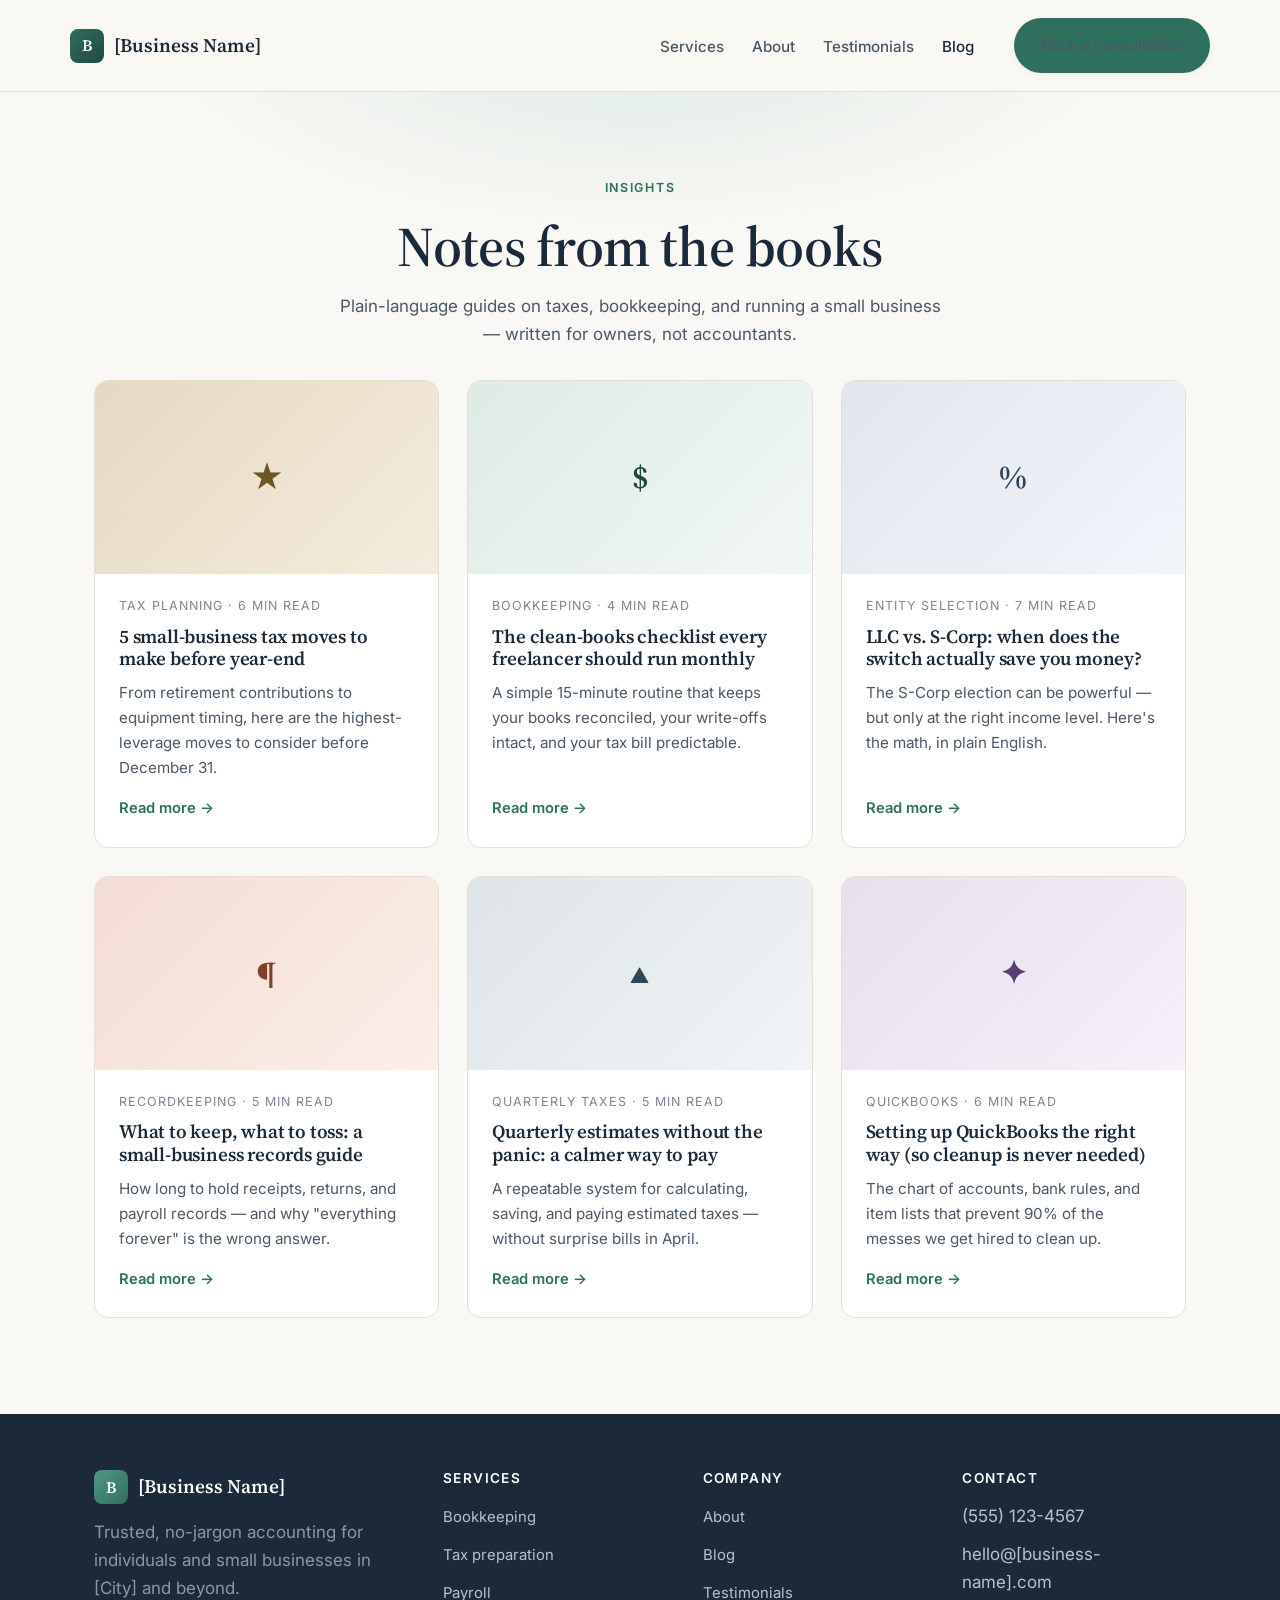
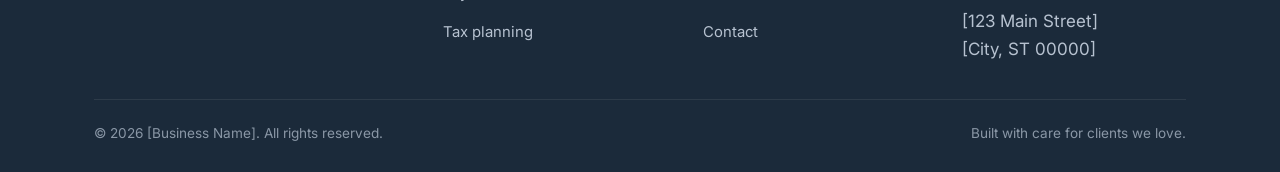
==== blog.html @ d01186e7 "Add files via upload" ====
<!DOCTYPE html>
<html lang="en">
<head>
  <meta charset="UTF-8" />
  <meta name="viewport" content="width=device-width, initial-scale=1.0" />
  <title>Blog — [Business Name]</title>
  <meta name="description" content="Practical tax, bookkeeping, and small-business advice from [Business Name]." />
  <link rel="preconnect" href="https://fonts.googleapis.com" />
  <link rel="preconnect" href="https://fonts.gstatic.com" crossorigin />
  <link href="https://fonts.googleapis.com/css2?family=Inter:wght@400;500;600;700&family=Source+Serif+4:wght@500;600;700&display=swap" rel="stylesheet" />
  <link rel="stylesheet" href="styles.css" />
</head>
<body>

  <!-- ============== HEADER ============== -->
  <header class="site-header">
    <div class="container nav">
      <a href="index.html" class="brand">
        <span class="brand-mark">B</span>
        <span>[Business Name]</span>
      </a>

      <button class="nav-toggle" aria-label="Toggle menu" aria-expanded="false" aria-controls="primary-nav">
        <svg width="22" height="22" viewBox="0 0 24 24" fill="none" stroke="currentColor" stroke-width="2" stroke-linecap="round"><line x1="4" y1="7" x2="20" y2="7"/><line x1="4" y1="12" x2="20" y2="12"/><line x1="4" y1="17" x2="20" y2="17"/></svg>
      </button>

      <ul id="primary-nav" class="nav-links">
        <li><a href="index.html#services">Services</a></li>
        <li><a href="index.html#about">About</a></li>
        <li><a href="index.html#testimonials">Testimonials</a></li>
        <li><a href="blog.html" aria-current="page" style="color:var(--ink);">Blog</a></li>
        <li><a href="index.html#contact" class="btn btn-primary nav-cta">Book a consultation</a></li>
      </ul>
    </div>
  </header>

  <main>

    <!-- ============== BLOG HERO ============== -->
    <section class="blog-hero">
      <div class="container">
        <span class="eyebrow">Insights</span>
        <h1>Notes from the books</h1>
        <p>Plain-language guides on taxes, bookkeeping, and running a small business — written for owners, not accountants.</p>
      </div>
    </section>

    <!-- ============== BLOG GRID ============== -->
    <section>
      <div class="container">
        <div class="blog-grid">

          <article class="post-card">
            <a href="#" aria-label="Read post">
              <div class="post-cover alt-1">★</div>
            </a>
            <div class="post-body">
              <div class="post-meta">Tax Planning · 6 min read</div>
              <h3>5 small-business tax moves to make before year-end</h3>
              <p>From retirement contributions to equipment timing, here are the highest-leverage moves to consider before December 31.</p>
              <a href="#" class="read-more">Read more →</a>
            </div>
          </article>

          <article class="post-card">
            <a href="#" aria-label="Read post">
              <div class="post-cover alt-2">$</div>
            </a>
            <div class="post-body">
              <div class="post-meta">Bookkeeping · 4 min read</div>
              <h3>The clean-books checklist every freelancer should run monthly</h3>
              <p>A simple 15-minute routine that keeps your books reconciled, your write-offs intact, and your tax bill predictable.</p>
              <a href="#" class="read-more">Read more →</a>
            </div>
          </article>

          <article class="post-card">
            <a href="#" aria-label="Read post">
              <div class="post-cover alt-3">%</div>
            </a>
            <div class="post-body">
              <div class="post-meta">Entity Selection · 7 min read</div>
              <h3>LLC vs. S-Corp: when does the switch actually save you money?</h3>
              <p>The S-Corp election can be powerful — but only at the right income level. Here's the math, in plain English.</p>
              <a href="#" class="read-more">Read more →</a>
            </div>
          </article>

          <article class="post-card">
            <a href="#" aria-label="Read post">
              <div class="post-cover alt-4">¶</div>
            </a>
            <div class="post-body">
              <div class="post-meta">Recordkeeping · 5 min read</div>
              <h3>What to keep, what to toss: a small-business records guide</h3>
              <p>How long to hold receipts, returns, and payroll records — and why "everything forever" is the wrong answer.</p>
              <a href="#" class="read-more">Read more →</a>
            </div>
          </article>

          <article class="post-card">
            <a href="#" aria-label="Read post">
              <div class="post-cover alt-5">▲</div>
            </a>
            <div class="post-body">
              <div class="post-meta">Quarterly Taxes · 5 min read</div>
              <h3>Quarterly estimates without the panic: a calmer way to pay</h3>
              <p>A repeatable system for calculating, saving, and paying estimated taxes — without surprise bills in April.</p>
              <a href="#" class="read-more">Read more →</a>
            </div>
          </article>

          <article class="post-card">
            <a href="#" aria-label="Read post">
              <div class="post-cover alt-6">✦</div>
            </a>
            <div class="post-body">
              <div class="post-meta">QuickBooks · 6 min read</div>
              <h3>Setting up QuickBooks the right way (so cleanup is never needed)</h3>
              <p>The chart of accounts, bank rules, and item lists that prevent 90% of the messes we get hired to clean up.</p>
              <a href="#" class="read-more">Read more →</a>
            </div>
          </article>

        </div>
      </div>
    </section>

  </main>

  <!-- ============== FOOTER ============== -->
  <footer class="site-footer">
    <div class="container">
      <div class="footer-grid">
        <div>
          <div class="brand">
            <span class="brand-mark">B</span>
            <span>[Business Name]</span>
          </div>
          <p style="margin-top:14px;color:#8A97A6;max-width:320px;">
            Trusted, no-jargon accounting for individuals and small businesses in [City] and beyond.
          </p>
        </div>

        <div>
          <h4>Services</h4>
          <ul>
            <li><a href="index.html#services">Bookkeeping</a></li>
            <li><a href="index.html#services">Tax preparation</a></li>
            <li><a href="index.html#services">Payroll</a></li>
            <li><a href="index.html#services">Tax planning</a></li>
          </ul>
        </div>

        <div>
          <h4>Company</h4>
          <ul>
            <li><a href="index.html#about">About</a></li>
            <li><a href="blog.html">Blog</a></li>
            <li><a href="index.html#testimonials">Testimonials</a></li>
            <li><a href="index.html#contact">Contact</a></li>
          </ul>
        </div>

        <div>
          <h4>Contact</h4>
          <ul>
            <li>(555) 123-4567</li>
            <li>hello@[business-name].com</li>
            <li>[123 Main Street]<br/>[City, ST 00000]</li>
          </ul>
        </div>
      </div>

      <div class="footer-bottom">
        <span>© <span id="year"></span> [Business Name]. All rights reserved.</span>
        <span>Built with care for clients we love.</span>
      </div>
    </div>
  </footer>

  <script>
    (function () {
      var btn = document.querySelector('.nav-toggle');
      var menu = document.getElementById('primary-nav');
      if (btn && menu) {
        btn.addEventListener('click', function () {
          var open = menu.classList.toggle('open');
          btn.setAttribute('aria-expanded', open ? 'true' : 'false');
        });
      }
      var y = document.getElementById('year');
      if (y) y.textContent = new Date().getFullYear();
    })();
  </script>
</body>
</html>
---- styles.css ----
/* =============================================================
   [BUSINESS NAME] — Accounting Website
   Modern & clean design system
   ============================================================= */

/* ---------- Design tokens ---------- */
:root {
  /* Colors */
  --bg:           #FAF8F4;
  --surface:      #FFFFFF;
  --surface-alt:  #F2EEE7;
  --border:       #E5DFD3;
  --ink:          #1B2A3A;
  --ink-soft:     #4A5868;
  --muted:        #7A8694;
  --accent:       #2F6F5E;   /* deep sage */
  --accent-soft:  #DDEBE5;
  --accent-ink:   #1F4A3F;
  --gold:         #C4A35A;

  /* Type */
  --font-sans: "Inter", -apple-system, BlinkMacSystemFont, "Segoe UI",
               Roboto, "Helvetica Neue", Arial, sans-serif;
  --font-serif: "Source Serif 4", "Source Serif Pro", Georgia, "Times New Roman", serif;

  /* Layout */
  --container: 1140px;
  --radius: 14px;
  --radius-sm: 8px;

  /* Effects */
  --shadow-sm: 0 1px 2px rgba(20, 30, 40, 0.04),
               0 2px 8px rgba(20, 30, 40, 0.04);
  --shadow-md: 0 4px 12px rgba(20, 30, 40, 0.06),
               0 12px 32px rgba(20, 30, 40, 0.06);

  --transition: 180ms ease;
}

/* ---------- Reset ---------- */
*,
*::before,
*::after { box-sizing: border-box; }

html { scroll-behavior: smooth; }

body {
  margin: 0;
  font-family: var(--font-sans);
  font-size: 17px;
  line-height: 1.65;
  color: var(--ink);
  background: var(--bg);
  -webkit-font-smoothing: antialiased;
  -moz-osx-font-smoothing: grayscale;
}

img { max-width: 100%; display: block; }

a {
  color: var(--accent);
  text-decoration: none;
  transition: color var(--transition);
}
a:hover { color: var(--accent-ink); }

h1, h2, h3, h4 {
  font-family: var(--font-serif);
  color: var(--ink);
  line-height: 1.2;
  letter-spacing: -0.01em;
  margin: 0 0 0.5em;
  font-weight: 600;
}

h1 { font-size: clamp(2.25rem, 4.5vw, 3.5rem); }
h2 { font-size: clamp(1.75rem, 3vw, 2.5rem); }
h3 { font-size: 1.25rem; }

p { margin: 0 0 1em; color: var(--ink-soft); }

/* ---------- Layout helpers ---------- */
.container {
  width: 100%;
  max-width: var(--container);
  margin: 0 auto;
  padding: 0 24px;
}

.section {
  padding: 96px 0;
}

.section-alt {
  background: var(--surface-alt);
}

.eyebrow {
  display: inline-block;
  font-size: 0.78rem;
  font-weight: 600;
  letter-spacing: 0.14em;
  text-transform: uppercase;
  color: var(--accent);
  margin-bottom: 14px;
}

.section-head {
  max-width: 680px;
  margin: 0 auto 56px;
  text-align: center;
}
.section-head p {
  font-size: 1.05rem;
  color: var(--ink-soft);
}

/* ---------- Buttons ---------- */
.btn {
  display: inline-flex;
  align-items: center;
  justify-content: center;
  gap: 8px;
  padding: 14px 26px;
  border-radius: 999px;
  font-weight: 600;
  font-size: 0.97rem;
  font-family: var(--font-sans);
  border: 1px solid transparent;
  cursor: pointer;
  transition: transform var(--transition), background var(--transition),
              color var(--transition), border-color var(--transition),
              box-shadow var(--transition);
  text-decoration: none;
}
.btn-primary {
  background: var(--accent);
  color: #fff;
  box-shadow: var(--shadow-sm);
}
.btn-primary:hover {
  background: var(--accent-ink);
  color: #fff;
  transform: translateY(-1px);
  box-shadow: var(--shadow-md);
}
.btn-ghost {
  background: transparent;
  color: var(--ink);
  border-color: var(--border);
}
.btn-ghost:hover {
  border-color: var(--ink);
  color: var(--ink);
}

/* ---------- Header / Nav ---------- */
.site-header {
  position: sticky;
  top: 0;
  z-index: 50;
  background: rgba(250, 248, 244, 0.85);
  backdrop-filter: saturate(180%) blur(10px);
  -webkit-backdrop-filter: saturate(180%) blur(10px);
  border-bottom: 1px solid var(--border);
}
.nav {
  display: flex;
  align-items: center;
  justify-content: space-between;
  padding: 18px 0;
}
.brand {
  display: flex;
  align-items: center;
  gap: 10px;
  font-family: var(--font-serif);
  font-weight: 600;
  font-size: 1.2rem;
  color: var(--ink);
}
.brand-mark {
  width: 34px; height: 34px;
  border-radius: 8px;
  background: linear-gradient(135deg, var(--accent), var(--accent-ink));
  color: #fff;
  display: grid;
  place-items: center;
  font-family: var(--font-serif);
  font-weight: 600;
  font-size: 1rem;
  letter-spacing: -0.02em;
}
.nav-links {
  display: flex;
  gap: 28px;
  align-items: center;
  list-style: none;
  margin: 0; padding: 0;
}
.nav-links a {
  color: var(--ink-soft);
  font-weight: 500;
  font-size: 0.95rem;
}
.nav-links a:hover { color: var(--ink); }
.nav-cta { margin-left: 12px; }

.nav-toggle {
  display: none;
  background: transparent;
  border: 0;
  padding: 8px;
  cursor: pointer;
  color: var(--ink);
}

/* ---------- Hero ---------- */
.hero {
  padding: 96px 0 80px;
  background:
    radial-gradient(1200px 500px at 80% -10%, var(--accent-soft) 0%, transparent 60%),
    radial-gradient(900px 400px at -10% 10%, #F4ECDB 0%, transparent 55%);
}
.hero-inner {
  display: grid;
  grid-template-columns: 1.1fr 0.9fr;
  gap: 64px;
  align-items: center;
}
.hero h1 {
  margin-bottom: 18px;
}
.hero p.lead {
  font-size: 1.15rem;
  color: var(--ink-soft);
  margin-bottom: 28px;
  max-width: 520px;
}
.hero-actions {
  display: flex;
  gap: 12px;
  flex-wrap: wrap;
}
.hero-trust {
  display: flex;
  gap: 24px;
  margin-top: 36px;
  color: var(--muted);
  font-size: 0.9rem;
  flex-wrap: wrap;
}
.hero-trust span { display: inline-flex; align-items: center; gap: 8px; }
.hero-trust svg { color: var(--accent); }

.hero-visual {
  position: relative;
  aspect-ratio: 4 / 5;
  border-radius: 20px;
  background:
    linear-gradient(160deg, #fff, var(--surface-alt));
  border: 1px solid var(--border);
  box-shadow: var(--shadow-md);
  overflow: hidden;
}
.hero-visual::before {
  content: "";
  position: absolute; inset: 0;
  background:
    repeating-linear-gradient(
      0deg, transparent 0 38px, rgba(27, 42, 58, 0.06) 38px 39px
    );
  opacity: 0.7;
}
.hero-card {
  position: absolute;
  background: #fff;
  border-radius: var(--radius);
  border: 1px solid var(--border);
  box-shadow: var(--shadow-md);
  padding: 18px 20px;
}
.hero-card-1 {
  top: 8%; left: 8%; right: 18%;
}
.hero-card-2 {
  bottom: 10%; left: 14%; right: 8%;
}
.hero-card .label {
  font-size: 0.72rem;
  letter-spacing: 0.12em;
  text-transform: uppercase;
  color: var(--muted);
}
.hero-card .value {
  font-family: var(--font-serif);
  font-size: 1.6rem;
  font-weight: 600;
  color: var(--ink);
  margin-top: 4px;
}
.hero-card .delta {
  display: inline-flex;
  gap: 6px;
  align-items: center;
  font-size: 0.85rem;
  color: var(--accent);
  background: var(--accent-soft);
  padding: 3px 10px;
  border-radius: 999px;
  margin-top: 10px;
  font-weight: 600;
}

/* ---------- Services ---------- */
.services-grid {
  display: grid;
  grid-template-columns: repeat(3, 1fr);
  gap: 24px;
}
.service-card {
  background: var(--surface);
  border: 1px solid var(--border);
  border-radius: var(--radius);
  padding: 32px 28px;
  transition: transform var(--transition), box-shadow var(--transition),
              border-color var(--transition);
}
.service-card:hover {
  transform: translateY(-3px);
  box-shadow: var(--shadow-md);
  border-color: #d8d0bf;
}
.service-icon {
  width: 44px; height: 44px;
  border-radius: 10px;
  background: var(--accent-soft);
  color: var(--accent-ink);
  display: grid;
  place-items: center;
  margin-bottom: 18px;
}
.service-card h3 { margin-bottom: 8px; font-size: 1.18rem; }
.service-card p  { font-size: 0.97rem; margin-bottom: 0; }

/* ---------- About ---------- */
.about-grid {
  display: grid;
  grid-template-columns: 0.9fr 1.1fr;
  gap: 64px;
  align-items: center;
}
.about-portrait {
  aspect-ratio: 1 / 1;
  border-radius: var(--radius);
  background:
    linear-gradient(135deg, var(--accent-soft), #fff);
  border: 1px solid var(--border);
  display: grid;
  place-items: center;
  font-family: var(--font-serif);
  color: var(--accent-ink);
  font-size: 4.5rem;
  font-weight: 600;
  letter-spacing: -0.02em;
  box-shadow: var(--shadow-sm);
}
.credentials {
  display: flex;
  flex-wrap: wrap;
  gap: 10px;
  margin-top: 20px;
}
.credentials .pill {
  background: var(--surface);
  border: 1px solid var(--border);
  border-radius: 999px;
  padding: 6px 14px;
  font-size: 0.85rem;
  color: var(--ink-soft);
  font-weight: 500;
}

/* ---------- Testimonials ---------- */
.testimonials-grid {
  display: grid;
  grid-template-columns: repeat(3, 1fr);
  gap: 24px;
}
.testimonial {
  background: var(--surface);
  border: 1px solid var(--border);
  border-radius: var(--radius);
  padding: 28px;
  display: flex;
  flex-direction: column;
  gap: 16px;
}
.testimonial blockquote {
  margin: 0;
  font-family: var(--font-serif);
  font-size: 1.08rem;
  line-height: 1.55;
  color: var(--ink);
}
.testimonial .stars {
  color: var(--gold);
  font-size: 0.95rem;
  letter-spacing: 2px;
}
.testimonial-author {
  display: flex;
  align-items: center;
  gap: 12px;
  margin-top: auto;
}
.avatar {
  width: 40px; height: 40px;
  border-radius: 50%;
  background: var(--accent-soft);
  color: var(--accent-ink);
  display: grid;
  place-items: center;
  font-weight: 600;
  font-size: 0.95rem;
}
.testimonial-author .who {
  font-weight: 600;
  font-size: 0.95rem;
  color: var(--ink);
  line-height: 1.2;
}
.testimonial-author .role {
  font-size: 0.83rem;
  color: var(--muted);
}

/* ---------- Contact ---------- */
.contact-grid {
  display: grid;
  grid-template-columns: 0.9fr 1.1fr;
  gap: 56px;
  align-items: start;
}
.contact-info p { margin-bottom: 0.5em; }
.contact-info ul {
  list-style: none;
  padding: 0;
  margin: 24px 0 0;
  display: grid;
  gap: 16px;
}
.contact-info li {
  display: flex;
  gap: 14px;
  align-items: flex-start;
  color: var(--ink-soft);
}
.contact-info li svg {
  color: var(--accent);
  flex-shrink: 0;
  margin-top: 3px;
}
.contact-info strong { color: var(--ink); display: block; }

.contact-form {
  background: var(--surface);
  border: 1px solid var(--border);
  border-radius: var(--radius);
  padding: 32px;
  box-shadow: var(--shadow-sm);
}
.form-row {
  display: grid;
  grid-template-columns: 1fr 1fr;
  gap: 16px;
}
.form-field { margin-bottom: 16px; }
.form-field label {
  display: block;
  font-size: 0.86rem;
  font-weight: 600;
  color: var(--ink);
  margin-bottom: 6px;
}
.form-field input,
.form-field select,
.form-field textarea {
  width: 100%;
  padding: 12px 14px;
  border: 1px solid var(--border);
  border-radius: var(--radius-sm);
  font-family: var(--font-sans);
  font-size: 0.97rem;
  color: var(--ink);
  background: #fff;
  transition: border-color var(--transition), box-shadow var(--transition);
}
.form-field input:focus,
.form-field select:focus,
.form-field textarea:focus {
  outline: 0;
  border-color: var(--accent);
  box-shadow: 0 0 0 3px var(--accent-soft);
}
.form-field textarea { resize: vertical; min-height: 120px; }

.form-note {
  font-size: 0.83rem;
  color: var(--muted);
  margin-top: 12px;
  margin-bottom: 0;
}

/* ---------- Blog ---------- */
.blog-hero {
  padding: 80px 0 32px;
  text-align: center;
  background:
    radial-gradient(900px 360px at 50% -20%, var(--accent-soft) 0%, transparent 55%);
}
.blog-hero h1 { margin-bottom: 12px; }
.blog-hero p { max-width: 620px; margin: 0 auto; }

.blog-grid {
  display: grid;
  grid-template-columns: repeat(3, 1fr);
  gap: 28px;
  padding-bottom: 96px;
}
.post-card {
  background: var(--surface);
  border: 1px solid var(--border);
  border-radius: var(--radius);
  overflow: hidden;
  display: flex;
  flex-direction: column;
  transition: transform var(--transition), box-shadow var(--transition);
}
.post-card:hover {
  transform: translateY(-3px);
  box-shadow: var(--shadow-md);
}
.post-cover {
  aspect-ratio: 16 / 9;
  background: linear-gradient(135deg, var(--accent-soft), var(--surface-alt));
  display: grid;
  place-items: center;
  color: var(--accent-ink);
  font-family: var(--font-serif);
  font-size: 2rem;
  font-weight: 600;
}
.post-cover.alt-1 { background: linear-gradient(135deg, #E5D9C2, #F4ECDB); color: #6E5524; }
.post-cover.alt-2 { background: linear-gradient(135deg, #DDEBE5, #F1F7F4); color: var(--accent-ink); }
.post-cover.alt-3 { background: linear-gradient(135deg, #E1E6EE, #F2F5FA); color: #2F4258; }
.post-cover.alt-4 { background: linear-gradient(135deg, #F4DDD3, #FBEEE7); color: #84402B; }
.post-cover.alt-5 { background: linear-gradient(135deg, #DDE4E8, #F1F4F6); color: #2C4855; }
.post-cover.alt-6 { background: linear-gradient(135deg, #E8DFEE, #F5F0F9); color: #5A3F73; }

.post-body { padding: 22px 24px 26px; flex: 1; display: flex; flex-direction: column; }
.post-meta {
  font-size: 0.78rem;
  letter-spacing: 0.08em;
  text-transform: uppercase;
  color: var(--muted);
  margin-bottom: 8px;
}
.post-card h3 {
  font-size: 1.18rem;
  margin-bottom: 10px;
}
.post-card p {
  font-size: 0.95rem;
  margin-bottom: 16px;
}
.post-card .read-more {
  margin-top: auto;
  font-weight: 600;
  font-size: 0.92rem;
  color: var(--accent);
}

/* ---------- Footer ---------- */
.site-footer {
  background: var(--ink);
  color: #B7C2D0;
  padding: 56px 0 28px;
}
.footer-grid {
  display: grid;
  grid-template-columns: 1.4fr 1fr 1fr 1fr;
  gap: 36px;
  margin-bottom: 36px;
}
.site-footer h4 {
  color: #fff;
  font-family: var(--font-sans);
  font-size: 0.85rem;
  font-weight: 600;
  letter-spacing: 0.1em;
  text-transform: uppercase;
  margin-bottom: 16px;
}
.site-footer ul { list-style: none; padding: 0; margin: 0; display: grid; gap: 10px; }
.site-footer a { color: #B7C2D0; font-size: 0.93rem; }
.site-footer a:hover { color: #fff; }
.site-footer .brand { color: #fff; }
.site-footer .brand-mark { background: linear-gradient(135deg, #4F9985, #2F6F5E); }
.footer-bottom {
  border-top: 1px solid rgba(255, 255, 255, 0.08);
  padding-top: 22px;
  display: flex;
  justify-content: space-between;
  flex-wrap: wrap;
  gap: 12px;
  font-size: 0.85rem;
  color: #8A97A6;
}

/* ---------- Responsive ---------- */
@media (max-width: 960px) {
  .hero-inner,
  .about-grid,
  .contact-grid { grid-template-columns: 1fr; gap: 40px; }
  .hero-visual { max-width: 480px; }
  .services-grid,
  .testimonials-grid,
  .blog-grid { grid-template-columns: repeat(2, 1fr); }
  .footer-grid { grid-template-columns: 1fr 1fr; }
}

@media (max-width: 640px) {
  .section { padding: 72px 0; }
  .nav-links {
    position: absolute;
    top: 100%;
    left: 16px; right: 16px;
    background: var(--surface);
    border: 1px solid var(--border);
    border-radius: var(--radius);
    box-shadow: var(--shadow-md);
    flex-direction: column;
    align-items: stretch;
    padding: 16px;
    gap: 4px;
    display: none;
  }
  .nav-links.open { display: flex; }
  .nav-links a { padding: 10px 8px; }
  .nav-toggle { display: inline-flex; }
  .nav-cta { margin: 8px 0 0; }
  .services-grid,
  .testimonials-grid,
  .blog-grid,
  .form-row,
  .footer-grid { grid-template-columns: 1fr; }
  .hero { padding: 64px 0 40px; }
}
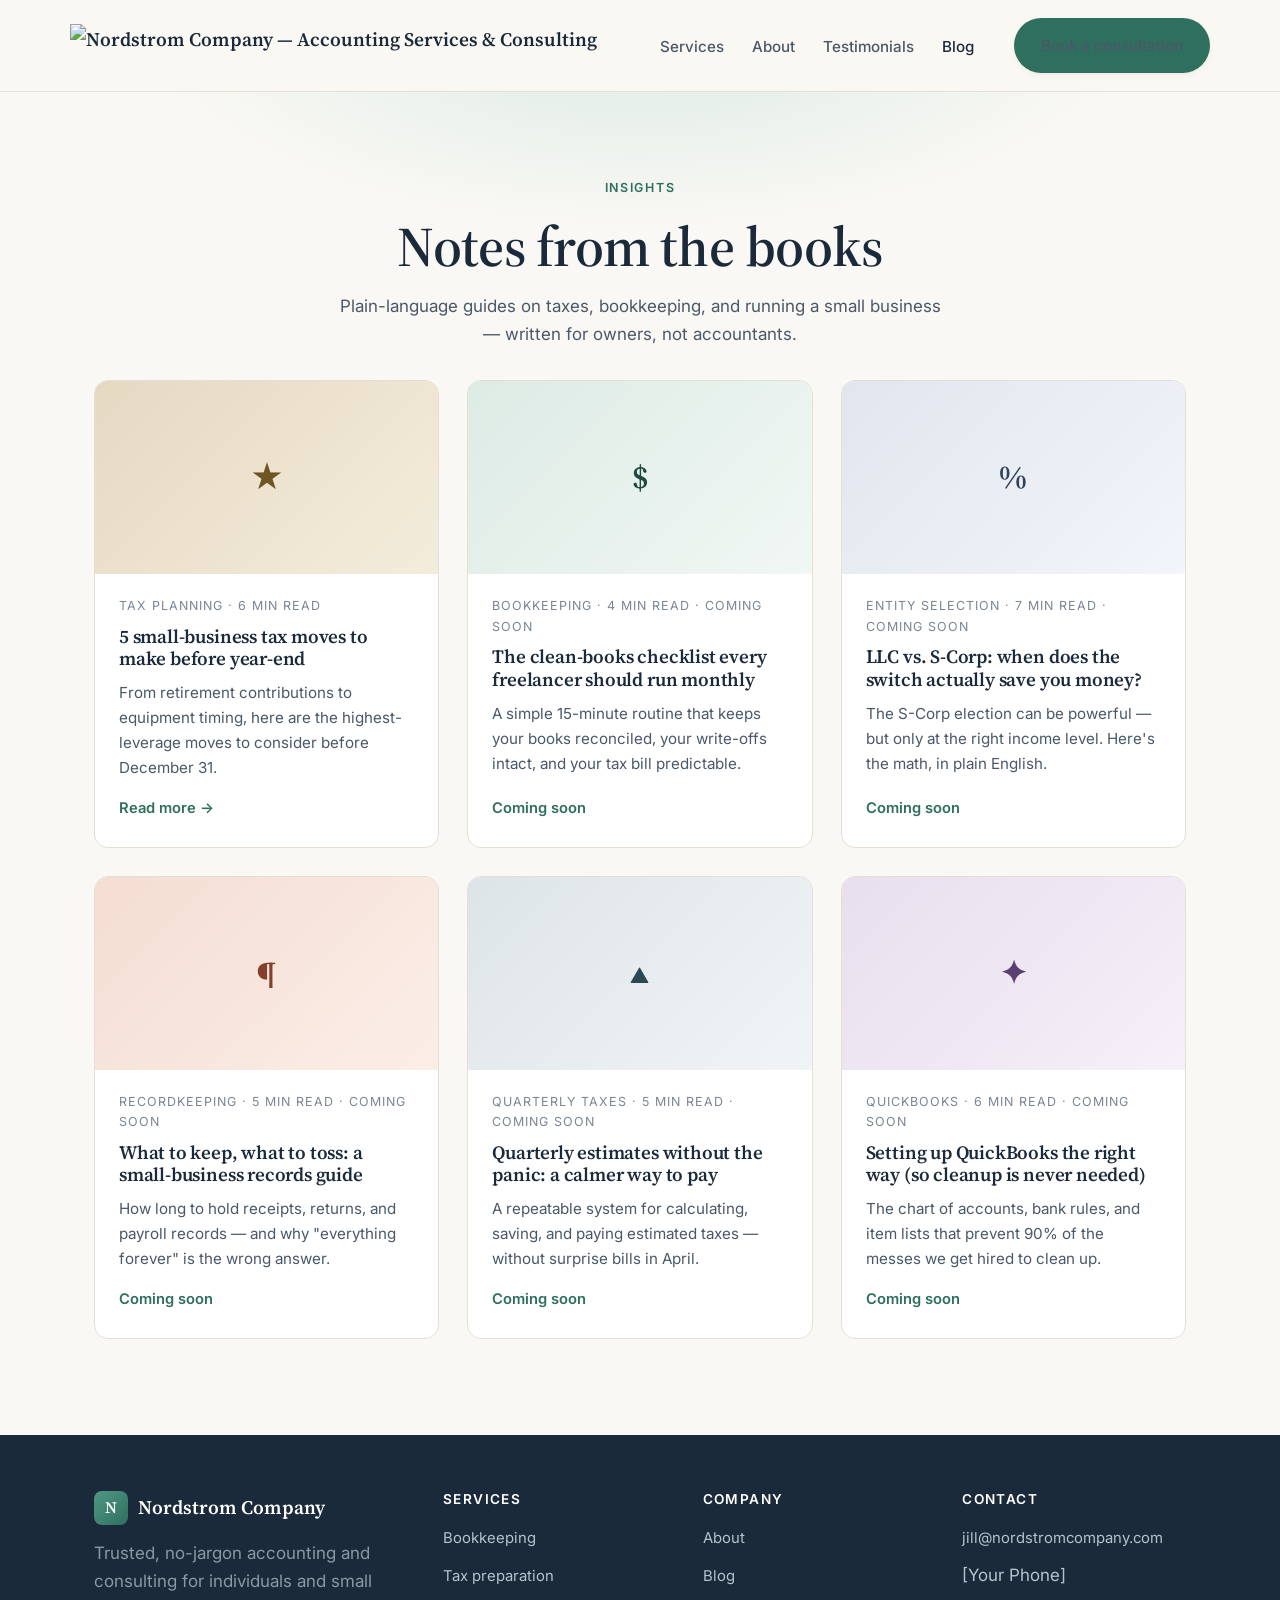
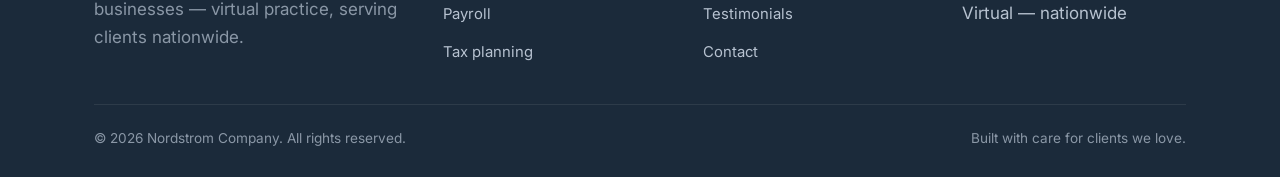
==== commit 70949690: "Add files via upload" ====
--- a/blog.html
+++ b/blog.html
@@ -3,8 +3,9 @@
 <head>
   <meta charset="UTF-8" />
   <meta name="viewport" content="width=device-width, initial-scale=1.0" />
-  <title>Blog — [Business Name]</title>
-  <meta name="description" content="Practical tax, bookkeeping, and small-business advice from [Business Name]." />
+  <title>Blog — Nordstrom Company</title>
+  <meta name="description" content="Plain-language guides on taxes, bookkeeping, and small business from Jill Nordstrom." />
+  <link rel="icon" type="image/svg+xml" href="logo.svg" />
   <link rel="preconnect" href="https://fonts.googleapis.com" />
   <link rel="preconnect" href="https://fonts.gstatic.com" crossorigin />
   <link href="https://fonts.googleapis.com/css2?family=Inter:wght@400;500;600;700&family=Source+Serif+4:wght@500;600;700&display=swap" rel="stylesheet" />
@@ -15,9 +16,8 @@
   <!-- ============== HEADER ============== -->
   <header class="site-header">
     <div class="container nav">
-      <a href="index.html" class="brand">
-        <span class="brand-mark">B</span>
-        <span>[Business Name]</span>
+      <a href="index.html" class="brand" aria-label="Nordstrom Company home">
+        <img src="logo.svg" alt="Nordstrom Company — Accounting Services &amp; Consulting" class="logo" />
       </a>
 
       <button class="nav-toggle" aria-label="Toggle menu" aria-expanded="false" aria-controls="primary-nav">
@@ -51,74 +51,74 @@
         <div class="blog-grid">
 
           <article class="post-card">
-            <a href="#" aria-label="Read post">
+            <a href="posts/year-end-tax-moves.html" aria-label="Read post">
               <div class="post-cover alt-1">★</div>
             </a>
             <div class="post-body">
               <div class="post-meta">Tax Planning · 6 min read</div>
               <h3>5 small-business tax moves to make before year-end</h3>
               <p>From retirement contributions to equipment timing, here are the highest-leverage moves to consider before December 31.</p>
-              <a href="#" class="read-more">Read more →</a>
+              <a href="posts/year-end-tax-moves.html" class="read-more">Read more →</a>
             </div>
           </article>
 
           <article class="post-card">
-            <a href="#" aria-label="Read post">
+            <a href="#" aria-label="Read post (coming soon)">
               <div class="post-cover alt-2">$</div>
             </a>
             <div class="post-body">
-              <div class="post-meta">Bookkeeping · 4 min read</div>
+              <div class="post-meta">Bookkeeping · 4 min read · Coming soon</div>
               <h3>The clean-books checklist every freelancer should run monthly</h3>
               <p>A simple 15-minute routine that keeps your books reconciled, your write-offs intact, and your tax bill predictable.</p>
-              <a href="#" class="read-more">Read more →</a>
+              <a href="#" class="read-more">Coming soon</a>
             </div>
           </article>
 
           <article class="post-card">
-            <a href="#" aria-label="Read post">
+            <a href="#" aria-label="Read post (coming soon)">
               <div class="post-cover alt-3">%</div>
             </a>
             <div class="post-body">
-              <div class="post-meta">Entity Selection · 7 min read</div>
+              <div class="post-meta">Entity Selection · 7 min read · Coming soon</div>
               <h3>LLC vs. S-Corp: when does the switch actually save you money?</h3>
               <p>The S-Corp election can be powerful — but only at the right income level. Here's the math, in plain English.</p>
-              <a href="#" class="read-more">Read more →</a>
+              <a href="#" class="read-more">Coming soon</a>
             </div>
           </article>
 
           <article class="post-card">
-            <a href="#" aria-label="Read post">
+            <a href="#" aria-label="Read post (coming soon)">
               <div class="post-cover alt-4">¶</div>
             </a>
             <div class="post-body">
-              <div class="post-meta">Recordkeeping · 5 min read</div>
+              <div class="post-meta">Recordkeeping · 5 min read · Coming soon</div>
               <h3>What to keep, what to toss: a small-business records guide</h3>
               <p>How long to hold receipts, returns, and payroll records — and why "everything forever" is the wrong answer.</p>
-              <a href="#" class="read-more">Read more →</a>
+              <a href="#" class="read-more">Coming soon</a>
             </div>
           </article>
 
           <article class="post-card">
-            <a href="#" aria-label="Read post">
+            <a href="#" aria-label="Read post (coming soon)">
               <div class="post-cover alt-5">▲</div>
             </a>
             <div class="post-body">
-              <div class="post-meta">Quarterly Taxes · 5 min read</div>
+              <div class="post-meta">Quarterly Taxes · 5 min read · Coming soon</div>
               <h3>Quarterly estimates without the panic: a calmer way to pay</h3>
               <p>A repeatable system for calculating, saving, and paying estimated taxes — without surprise bills in April.</p>
-              <a href="#" class="read-more">Read more →</a>
+              <a href="#" class="read-more">Coming soon</a>
             </div>
           </article>
 
           <article class="post-card">
-            <a href="#" aria-label="Read post">
+            <a href="#" aria-label="Read post (coming soon)">
               <div class="post-cover alt-6">✦</div>
             </a>
             <div class="post-body">
-              <div class="post-meta">QuickBooks · 6 min read</div>
+              <div class="post-meta">QuickBooks · 6 min read · Coming soon</div>
               <h3>Setting up QuickBooks the right way (so cleanup is never needed)</h3>
               <p>The chart of accounts, bank rules, and item lists that prevent 90% of the messes we get hired to clean up.</p>
-              <a href="#" class="read-more">Read more →</a>
+              <a href="#" class="read-more">Coming soon</a>
             </div>
           </article>
 
@@ -134,11 +134,11 @@
       <div class="footer-grid">
         <div>
           <div class="brand">
-            <span class="brand-mark">B</span>
-            <span>[Business Name]</span>
+            <span class="brand-mark">N</span>
+            <span>Nordstrom Company</span>
           </div>
           <p style="margin-top:14px;color:#8A97A6;max-width:320px;">
-            Trusted, no-jargon accounting for individuals and small businesses in [City] and beyond.
+            Trusted, no-jargon accounting and consulting for individuals and small businesses — virtual practice, serving clients nationwide.
           </p>
         </div>
 
@@ -165,15 +165,15 @@
         <div>
           <h4>Contact</h4>
           <ul>
-            <li>(555) 123-4567</li>
-            <li>hello@[business-name].com</li>
-            <li>[123 Main Street]<br/>[City, ST 00000]</li>
+            <li><a href="mailto:jill@nordstromcompany.com">jill@nordstromcompany.com</a></li>
+            <li>[Your Phone]</li>
+            <li>Virtual — nationwide</li>
           </ul>
         </div>
       </div>
 
       <div class="footer-bottom">
-        <span>© <span id="year"></span> [Business Name]. All rights reserved.</span>
+        <span>© <span id="year"></span> Nordstrom Company. All rights reserved.</span>
         <span>Built with care for clients we love.</span>
       </div>
     </div>
--- a/styles.css
+++ b/styles.css
@@ -617,6 +617,110 @@
   font-size: 0.85rem;
   color: #8A97A6;
 }
+
+/* ---------- Logo ---------- */
+.brand img.logo {
+  height: 44px;
+  width: auto;
+  display: block;
+}
+.site-header .brand { color: var(--ink); }
+.site-footer .brand img.logo {
+  /* invert dark text portion for use on dark footer */
+  filter: brightness(0) invert(1);
+  opacity: 0.95;
+}
+
+/* ---------- Article (single blog post) ---------- */
+.article {
+  padding: 64px 0 96px;
+}
+.article-head {
+  max-width: 760px;
+  margin: 0 auto 40px;
+  text-align: center;
+}
+.article-head .post-meta { justify-content: center; margin-bottom: 14px; }
+.article-head h1 {
+  font-size: clamp(2rem, 4vw, 2.75rem);
+  margin-bottom: 18px;
+}
+.article-head .lede {
+  font-size: 1.1rem;
+  color: var(--ink-soft);
+}
+.article-byline {
+  display: flex;
+  align-items: center;
+  gap: 12px;
+  justify-content: center;
+  margin-top: 22px;
+  font-size: 0.9rem;
+  color: var(--muted);
+}
+.article-byline .avatar { width: 36px; height: 36px; }
+.article-byline .who { color: var(--ink); font-weight: 600; }
+
+.article-body {
+  max-width: 720px;
+  margin: 0 auto;
+  font-size: 1.075rem;
+  line-height: 1.75;
+  color: var(--ink-soft);
+}
+.article-body h2 {
+  font-size: 1.55rem;
+  margin: 2em 0 0.6em;
+  color: var(--ink);
+}
+.article-body h3 {
+  font-size: 1.2rem;
+  margin: 1.6em 0 0.5em;
+  color: var(--ink);
+}
+.article-body p { margin-bottom: 1.1em; }
+.article-body ul,
+.article-body ol { margin: 0 0 1.2em 1.4em; padding: 0; }
+.article-body li { margin-bottom: 0.5em; }
+.article-body strong { color: var(--ink); }
+.article-body blockquote {
+  margin: 1.6em 0;
+  padding: 18px 24px;
+  border-left: 3px solid var(--accent);
+  background: var(--accent-soft);
+  border-radius: 0 var(--radius-sm) var(--radius-sm) 0;
+  font-family: var(--font-serif);
+  color: var(--ink);
+  font-size: 1.05rem;
+}
+.article-body blockquote p:last-child { margin-bottom: 0; }
+.article-body hr {
+  border: 0;
+  border-top: 1px solid var(--border);
+  margin: 2.5em 0;
+}
+
+.article-cta {
+  background: var(--surface);
+  border: 1px solid var(--border);
+  border-radius: var(--radius);
+  padding: 28px 32px;
+  text-align: center;
+  margin-top: 40px;
+}
+.article-cta h3 { margin-bottom: 8px; }
+.article-cta p { margin-bottom: 18px; }
+
+.back-link {
+  display: inline-flex;
+  align-items: center;
+  gap: 6px;
+  font-weight: 500;
+  font-size: 0.93rem;
+  color: var(--ink-soft);
+  margin-bottom: 24px;
+}
+.back-link:hover { color: var(--ink); }
 
 /* ---------- Responsive ---------- */
 @media (max-width: 960px) {
@@ -656,4 +760,5 @@
   .form-row,
   .footer-grid { grid-template-columns: 1fr; }
   .hero { padding: 64px 0 40px; }
-}
+  .brand img.logo { height: 38px; }
+}
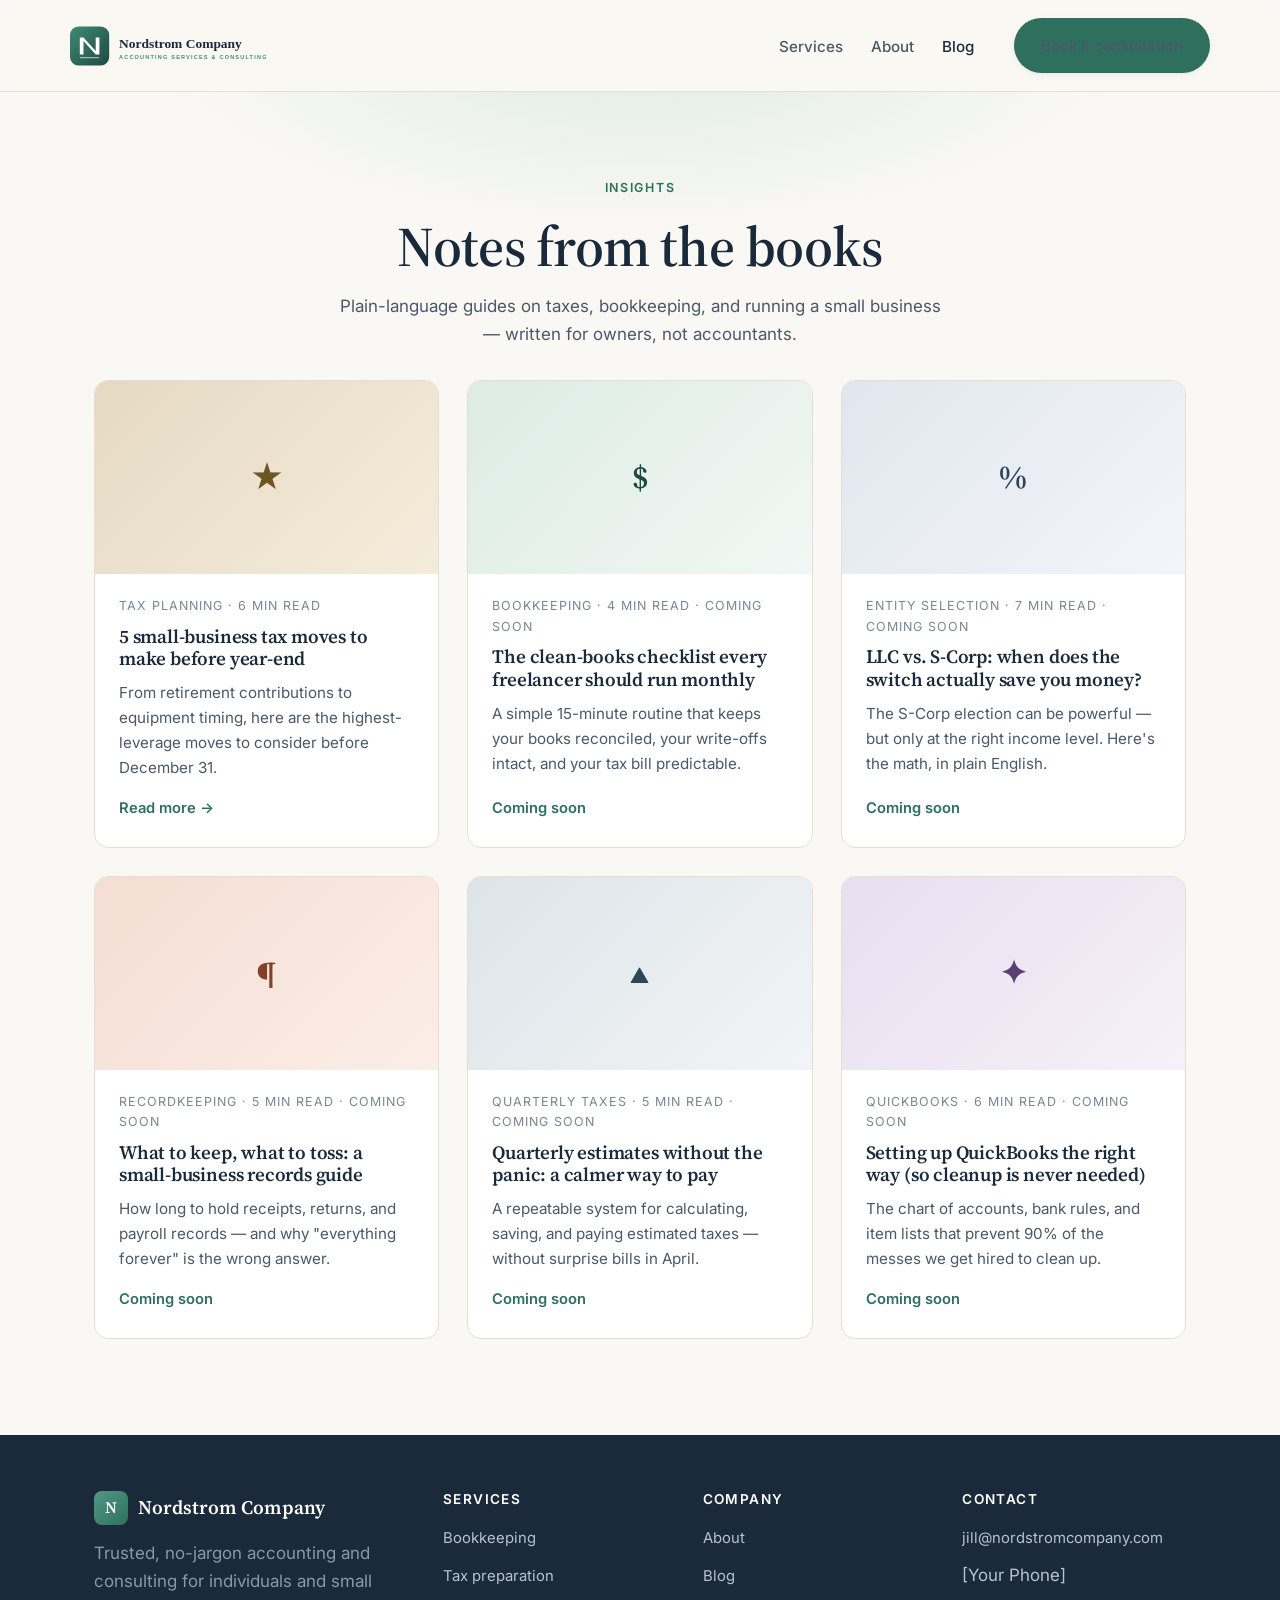
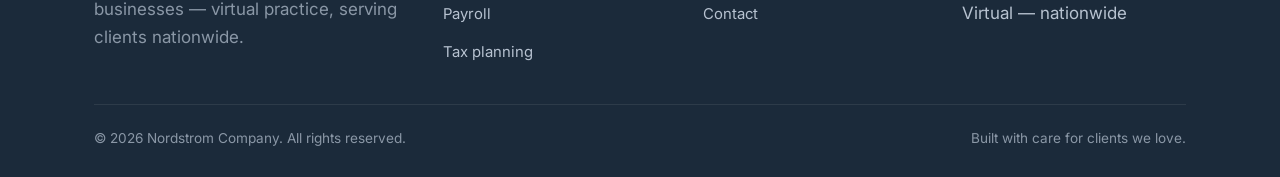
==== commit f8d9c166: "Add files via upload" ====
--- a/blog.html
+++ b/blog.html
@@ -27,7 +27,6 @@
       <ul id="primary-nav" class="nav-links">
         <li><a href="index.html#services">Services</a></li>
         <li><a href="index.html#about">About</a></li>
-        <li><a href="index.html#testimonials">Testimonials</a></li>
         <li><a href="blog.html" aria-current="page" style="color:var(--ink);">Blog</a></li>
         <li><a href="index.html#contact" class="btn btn-primary nav-cta">Book a consultation</a></li>
       </ul>
@@ -157,7 +156,6 @@
           <ul>
             <li><a href="index.html#about">About</a></li>
             <li><a href="blog.html">Blog</a></li>
-            <li><a href="index.html#testimonials">Testimonials</a></li>
             <li><a href="index.html#contact">Contact</a></li>
           </ul>
         </div>
--- a/styles.css
+++ b/styles.css
@@ -356,6 +356,7 @@
   background:
     linear-gradient(135deg, var(--accent-soft), #fff);
   border: 1px solid var(--border);
+  overflow: hidden;
   display: grid;
   place-items: center;
   font-family: var(--font-serif);
@@ -364,6 +365,12 @@
   font-weight: 600;
   letter-spacing: -0.02em;
   box-shadow: var(--shadow-sm);
+}
+.about-portrait img {
+  width: 100%;
+  height: 100%;
+  object-fit: cover;
+  display: block;
 }
 .credentials {
   display: flex;
